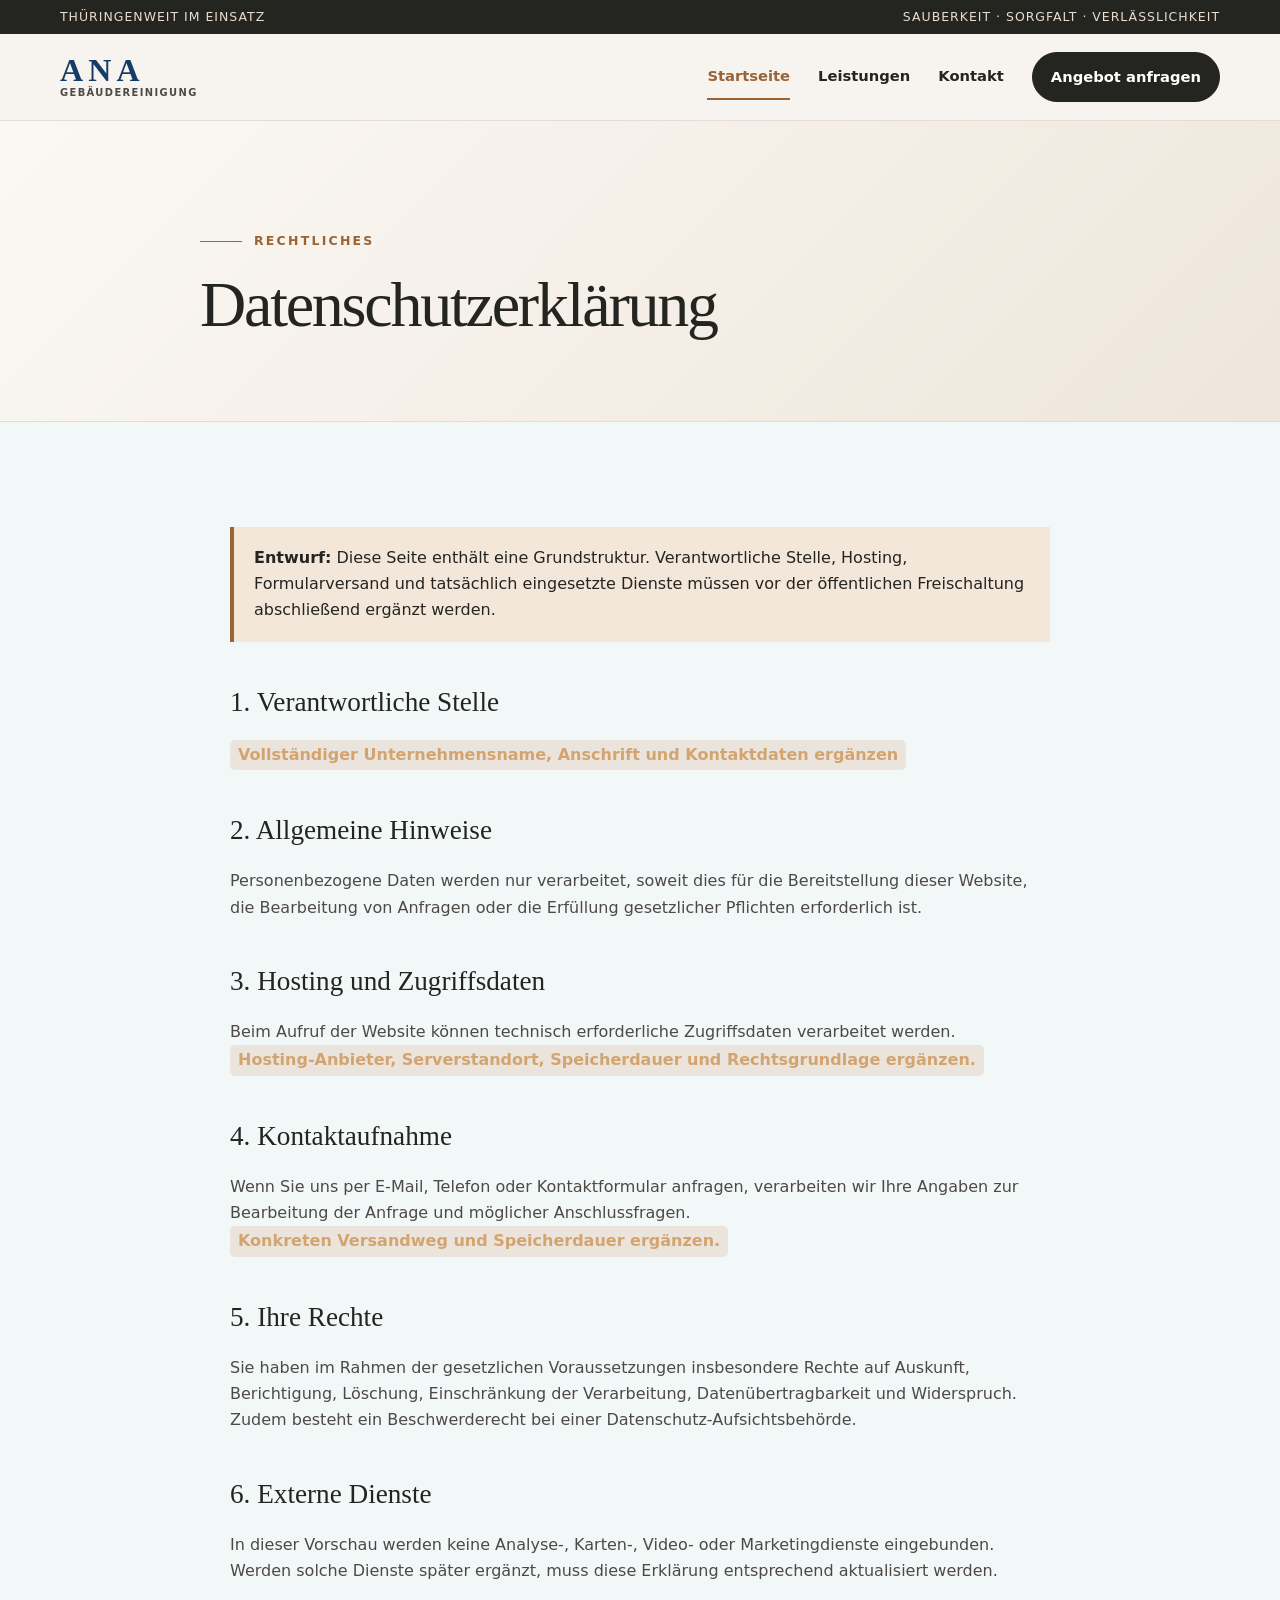
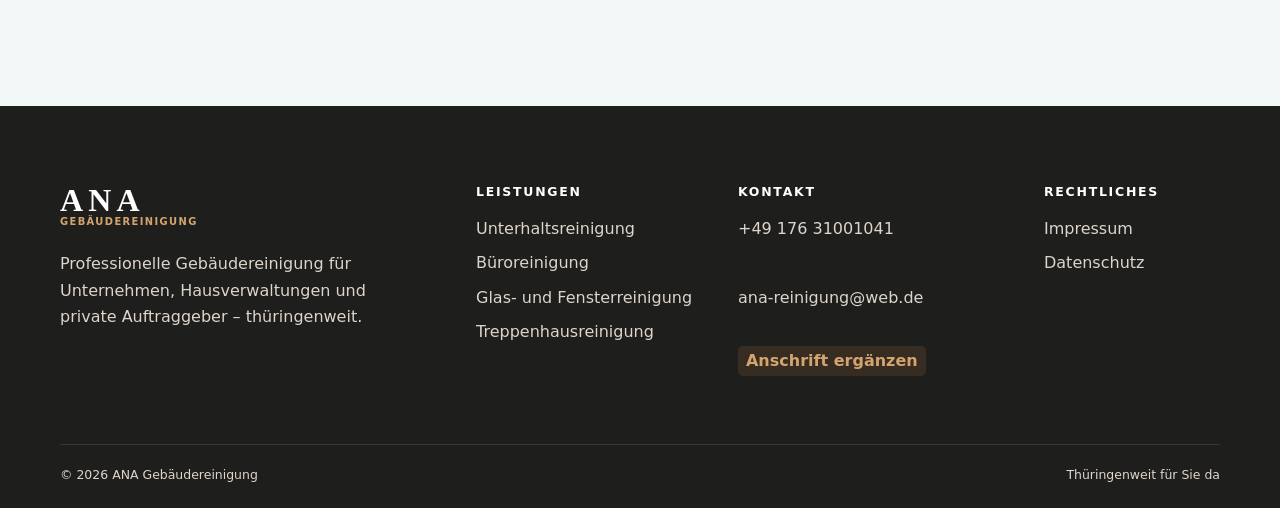
==== datenschutz.html @ 25c26764 "Initial commit: ana-reinigung – eigenständige ANA-Website" ====
<!doctype html><html lang="de"><head><meta charset="utf-8"><meta name="viewport" content="width=device-width,initial-scale=1"><title>Datenschutz | ANA Gebäudereinigung</title><link rel="icon" href="assets/favicon.svg" type="image/svg+xml"><link rel="stylesheet" href="assets/styles.css?v=7"><script src="assets/site.js" defer></script></head><body><header data-site-header></header><main id="inhalt"><section class="page-hero"><div class="shell page-intro"><p class="eyebrow">Rechtliches</p><h1>Datenschutzerklärung</h1></div></section><section class="section"><div class="shell legal"><div class="draft-note"><strong>Entwurf:</strong> Diese Seite enthält eine Grundstruktur. Verantwortliche Stelle, Hosting, Formularversand und tatsächlich eingesetzte Dienste müssen vor der öffentlichen Freischaltung abschließend ergänzt werden.</div><h2>1. Verantwortliche Stelle</h2><p><span class="placeholder">Vollständiger Unternehmensname, Anschrift und Kontaktdaten ergänzen</span></p><h2>2. Allgemeine Hinweise</h2><p>Personenbezogene Daten werden nur verarbeitet, soweit dies für die Bereitstellung dieser Website, die Bearbeitung von Anfragen oder die Erfüllung gesetzlicher Pflichten erforderlich ist.</p><h2>3. Hosting und Zugriffsdaten</h2><p>Beim Aufruf der Website können technisch erforderliche Zugriffsdaten verarbeitet werden. <span class="placeholder">Hosting-Anbieter, Serverstandort, Speicherdauer und Rechtsgrundlage ergänzen.</span></p><h2>4. Kontaktaufnahme</h2><p>Wenn Sie uns per E-Mail, Telefon oder Kontaktformular anfragen, verarbeiten wir Ihre Angaben zur Bearbeitung der Anfrage und möglicher Anschlussfragen. <span class="placeholder">Konkreten Versandweg und Speicherdauer ergänzen.</span></p><h2>5. Ihre Rechte</h2><p>Sie haben im Rahmen der gesetzlichen Voraussetzungen insbesondere Rechte auf Auskunft, Berichtigung, Löschung, Einschränkung der Verarbeitung, Datenübertragbarkeit und Widerspruch. Zudem besteht ein Beschwerderecht bei einer Datenschutz-Aufsichtsbehörde.</p><h2>6. Externe Dienste</h2><p>In dieser Vorschau werden keine Analyse-, Karten-, Video- oder Marketingdienste eingebunden. Werden solche Dienste später ergänzt, muss diese Erklärung entsprechend aktualisiert werden.</p></div></section></main><footer data-site-footer></footer></body></html>
---- assets/styles.css ----
:root {
  --ink: #242421;
  --ink-soft: #4d4a45;
  --bronze: #9a6338;
  --bronze-light: #d4a46f;
  --blue: #1358a0;
  --paper: #f2f7f8;
  --white: #fffdf9;
  --line: #d3e1e5;
  --shadow: 0 20px 60px rgba(46, 34, 25, .12);
  --radius: 22px;
}
* { box-sizing: border-box; }
html { scroll-behavior: smooth; }
body { margin: 0; color: var(--ink); background: var(--paper); font-family: Inter, ui-sans-serif, system-ui, -apple-system, BlinkMacSystemFont, "Segoe UI", sans-serif; font-size: 16px; line-height: 1.65; }
img { max-width: 100%; display: block; }
a { color: inherit; text-decoration: none; }
button, input, textarea, select { font: inherit; }
.shell { width: min(1160px, calc(100% - 40px)); margin-inline: auto; }
.skip-link { position: fixed; left: 16px; top: -60px; z-index: 100; padding: 10px 16px; background: var(--ink); color: white; border-radius: 8px; }
.skip-link:focus { top: 16px; }
.sr-only { position: absolute; width: 1px; height: 1px; padding: 0; margin: -1px; overflow: hidden; clip: rect(0,0,0,0); white-space: nowrap; border: 0; }
.topline { background: var(--ink); color: #e9ddd0; font-size: .78rem; letter-spacing: .08em; text-transform: uppercase; }
.topline-inner { min-height: 34px; display: flex; align-items: center; justify-content: space-between; gap: 20px; }
header { position: sticky; top: 0; z-index: 20; background: rgba(247,243,237,.94); backdrop-filter: blur(14px); border-bottom: 1px solid rgba(105,86,68,.14); }
.nav-wrap { min-height: 86px; display: flex; align-items: center; justify-content: space-between; gap: 28px; }
.brand { display: inline-flex; align-items: center; gap: 12px; line-height: 1; }
.brand-logo { display: block; width: 178px; height: 68px; object-fit: contain; object-position: center; mix-blend-mode: multiply; }
.brand { flex-direction: column; align-items: flex-start; gap: 3px; }
.brand-word { color: #143c67; font: 800 2rem/.9 Georgia, serif; letter-spacing: .16em; }
.brand-sub { color: var(--ink-soft); font-size: .62rem; font-weight: 800; letter-spacing: .14em; text-transform: uppercase; }
.brand-mark { width: 46px; height: 52px; display: grid; place-items: center; color: #fffaf2; background: linear-gradient(145deg, #d39b68, #8e522c); clip-path: polygon(50% 0, 92% 17%, 88% 69%, 50% 100%, 12% 69%, 8% 17%); font-family: Georgia, serif; font-size: 1.7rem; font-weight: 700; }
.brand strong { display: block; font: 700 1.55rem/1 Georgia, serif; letter-spacing: .16em; }
.brand small { display: block; margin-top: 6px; color: var(--ink-soft); font-size: .72rem; letter-spacing: .13em; text-transform: uppercase; }
nav { display: flex; align-items: center; gap: 28px; font-size: .92rem; font-weight: 600; }
nav a { padding: 10px 0; border-bottom: 2px solid transparent; }
nav a:hover, nav a[aria-current="page"] { color: var(--bronze); border-color: var(--bronze); }
nav .nav-cta { padding: 12px 18px; color: white; background: var(--ink); border: 1px solid var(--ink); border-radius: 999px; }
nav .nav-cta:hover { color: white; background: var(--bronze); border-color: var(--bronze); }
.menu-button { display: none; width: 44px; height: 44px; border: 1px solid var(--line); border-radius: 50%; background: transparent; padding: 11px; }
.menu-button span:not(.sr-only) { display: block; height: 2px; background: var(--ink); margin: 4px 0; }
.hero { min-height: 720px; display: grid; align-items: center; overflow: hidden; background: linear-gradient(90deg, rgba(242,247,248,.98) 0%, rgba(242,247,248,.94) 48%, rgba(242,247,248,.2) 73%), url("ana-cleaning-hero.png") center/cover no-repeat; }
.parent-hero { min-height: 690px; display: grid; align-items: center; overflow: hidden; background: radial-gradient(circle at 78% 45%, rgba(212,164,111,.28), transparent 28%), linear-gradient(135deg,#f7fafb 0%,#e8f0f3 55%,#dfd3c7 100%); }
.parent-hero-grid { display: grid; grid-template-columns: 1.05fr .95fr; align-items: center; gap: 70px; padding: 86px 0; }
.parent-monogram, .brand-panel { min-height: 360px; display: grid; place-content: center; padding: 45px; text-align: center; border: 1px solid rgba(154,99,56,.25); border-radius: 42px; background: linear-gradient(145deg,rgba(23,52,79,.90),rgba(16,31,44,.94)), url("ana-sign-bg.jpg") center/cover no-repeat; box-shadow: var(--shadow); color: white; }
.parent-monogram span, .brand-panel span { font: 800 clamp(4.5rem,10vw,8.5rem)/.9 Georgia,serif; letter-spacing: .1em; text-shadow: 0 8px 24px rgba(0,0,0,.28); }
.parent-monogram small, .brand-panel small { margin-top: 20px; color: var(--bronze-light); font-weight: 800; letter-spacing: .22em; text-transform: uppercase; }
.hero-grid { display: grid; grid-template-columns: 1.08fr .92fr; align-items: center; gap: 40px; padding: 82px 0; }
.eyebrow { display: flex; align-items: center; gap: 12px; margin: 0 0 18px; color: var(--bronze); font-size: .78rem; font-weight: 800; letter-spacing: .18em; text-transform: uppercase; }
.eyebrow::before { content: ""; width: 42px; height: 1px; background: currentColor; }
h1, h2, h3 { margin-top: 0; font-family: Georgia, "Times New Roman", serif; line-height: 1.08; }
h1 { max-width: 820px; margin-bottom: 24px; font-size: clamp(3rem, 7vw, 6.2rem); font-weight: 500; letter-spacing: -.045em; }
h1 em { color: var(--bronze); font-weight: 500; }
.hero-copy > p:not(.eyebrow) { max-width: 630px; margin: 0 0 34px; color: var(--ink-soft); font-size: 1.15rem; }
.actions { display: flex; flex-wrap: wrap; gap: 14px; }
.button { display: inline-flex; justify-content: center; align-items: center; min-height: 52px; padding: 0 24px; border: 1px solid var(--ink); border-radius: 999px; background: var(--ink); color: white; font-weight: 750; transition: .2s ease; }
.button:hover { transform: translateY(-2px); background: var(--bronze); border-color: var(--bronze); }
.button.secondary { color: var(--ink); background: transparent; }
.button.secondary:hover { color: white; }
.hero-visual { position: relative; min-height: 530px; }
.hero-badge { position: absolute; right: 0; bottom: 42px; width: 142px; height: 142px; display: grid; place-items: center; padding: 20px; text-align: center; border-radius: 50%; background: var(--ink); color: #fff; box-shadow: var(--shadow); font-size: .72rem; font-weight: 700; letter-spacing: .12em; text-transform: uppercase; }
.trustbar { background: var(--ink); color: white; }
.trust-grid { display: grid; grid-template-columns: repeat(4, 1fr); }
.trust-item { padding: 26px 22px; border-right: 1px solid rgba(255,255,255,.13); }
.trust-item:last-child { border-right: 0; }
.trust-item strong { display: block; color: var(--bronze-light); font: 500 1.55rem Georgia, serif; }
.trust-item span { color: #d8d1c9; font-size: .86rem; }
.section { padding: 105px 0; }
.section.alt { background: var(--white); }
.section-head { display: flex; justify-content: space-between; align-items: end; gap: 32px; margin-bottom: 48px; }
#bereiche .section-head { display: block; }
#bereiche .section-head h2 { white-space: nowrap; }
#bereiche .section-head > p { margin-top: 16px; }
.section-head h2, .page-intro h1 { margin-bottom: 0; font-size: clamp(2.4rem, 5vw, 4.6rem); font-weight: 500; letter-spacing: -.035em; }
.section-head > p { max-width: 500px; margin: 0; color: var(--ink-soft); }
.service-grid { display: grid; grid-template-columns: repeat(2, 1fr); gap: 18px; }
.division-grid { display: grid; grid-template-columns: 1fr 1fr; gap: 24px; }
.division-card { overflow: hidden; border: 1px solid var(--line); border-radius: 28px; background: white; box-shadow: 0 16px 45px rgba(29,39,46,.08); }
.division-logo { height: 330px; overflow: hidden; display: flex; align-items: center; justify-content: center; padding: 22px; background: #eef5f7; }
.division-card.security .division-logo { background: #ded6cc; }
.division-card.cleaning .eyebrow, .division-card.cleaning .text-link { color: var(--blue); }
.division-logo img { max-width: 100%; max-height: 100%; width: auto; height: auto; object-fit: contain; mix-blend-mode: multiply; }
.division-copy { padding: 34px; }
.division-copy h3 { margin-bottom: 12px; font-size: 2rem; font-weight: 500; }
.division-copy p:not(.eyebrow) { color: var(--ink-soft); }
.text-link { display: inline-flex; gap: 12px; margin-top: 12px; color: var(--bronze); font-weight: 800; }
.text-link:hover span { transform: translateX(4px); }
.text-link span { transition: .2s ease; }
.service-card { min-height: 280px; padding: 34px; border: 1px solid var(--line); border-radius: var(--radius); background: rgba(255,255,255,.56); transition: .25s ease; }
.service-card:hover { transform: translateY(-5px); border-color: var(--bronze-light); box-shadow: var(--shadow); }
.number { margin-bottom: 42px; color: var(--bronze); font-size: .77rem; font-weight: 800; letter-spacing: .14em; }
.service-card h3 { margin-bottom: 14px; font-size: 1.75rem; font-weight: 500; }
.service-card p { margin: 0; color: var(--ink-soft); }
.split { display: grid; grid-template-columns: .9fr 1.1fr; gap: 72px; align-items: center; }
.portrait-panel { position: relative; min-height: 500px; display: grid; place-items: center; overflow: hidden; border-radius: 34px; background: #dcebef; }
.portrait-panel img { width: 100%; height: 100%; object-fit: cover; }
.portrait-panel::after { content: "ANA"; position: absolute; right: -24px; bottom: -28px; color: rgba(255,255,255,.06); font: 700 9rem Georgia,serif; letter-spacing: .05em; }
.copy h2 { font-size: clamp(2.5rem, 5vw, 4.5rem); font-weight: 500; letter-spacing: -.035em; }
.copy p { color: var(--ink-soft); }
.principles { display: grid; gap: 12px; margin-top: 30px; }
.principle { padding-top: 18px; border-top: 1px solid var(--line); }
.principle strong { color: var(--bronze); }
.cta-band { padding: 72px 0; background: var(--bronze); color: white; }
.cta-band .shell { display: flex; align-items: center; justify-content: space-between; gap: 32px; }
.cta-band h2 { max-width: 720px; margin: 0; font-size: clamp(2rem, 5vw, 4rem); font-weight: 500; }
.cta-band .button { border-color: white; background: white; color: var(--ink); flex: 0 0 auto; }
.page-hero { padding: 110px 0 82px; background: linear-gradient(135deg,#fbf8f3,#eee6dc); border-bottom: 1px solid var(--line); }
.cleaning-hero, .security-hero { padding: 85px 0; border-bottom: 1px solid var(--line); }
.cleaning-hero { background: linear-gradient(135deg,#f5fafb,#dcebef); }
.security-hero { background: linear-gradient(135deg,#ece5dd,#cbb8a6); }
.business-hero-grid, .security-hero-grid { display: grid; grid-template-columns: 1.15fr .85fr; align-items: center; gap: 65px; }
.business-logo-panel, .security-logo-panel { min-height: 380px; display: grid; place-items: center; padding: 22px; border-radius: 30px; background: white; box-shadow: var(--shadow); }
.business-logo-panel img, .security-logo-panel img { width: 100%; max-height: 380px; object-fit: contain; mix-blend-mode: multiply; }
.security-page .eyebrow, .security-page .number { color: #8b552e; }
body[data-page="leistungen"] .eyebrow, body[data-page="leistungen"] .number { color: var(--blue); }
.security-page .button:hover, .security-cta { background: #8b552e; border-color: #8b552e; }
.cleaning-cta { background: var(--blue); }
.security-strip { background: #e9e0d7; }
.conversion-panel { display: flex; align-items: center; justify-content: space-between; gap: 40px; padding: 46px; border: 1px solid var(--line); border-radius: 28px; background: white; box-shadow: var(--shadow); }
.conversion-panel > div { max-width: 760px; }
.conversion-panel h2 { margin-bottom: 12px; font-size: clamp(2rem,4vw,3.35rem); font-weight: 500; }
.conversion-panel p:last-child { margin-bottom: 0; color: var(--ink-soft); }
.conversion-panel .button { flex: 0 0 auto; }
.regional-section { background: #e7eff2; }
.regional-grid { display: grid; grid-template-columns: 1.1fr .9fr; gap: 70px; align-items: end; }
.regional-grid h2 { margin-bottom: 0; font-size: clamp(2.35rem,5vw,4.4rem); font-weight: 500; }
.regional-grid p { color: var(--ink-soft); font-size: 1.08rem; }
.page-intro { max-width: 880px; }
.page-intro p:last-child { max-width: 720px; color: var(--ink-soft); font-size: 1.15rem; }
.detail-list { display: grid; gap: 18px; }
.detail { padding: 34px 0; border-bottom: 1px solid var(--line); }
.detail:first-child { border-top: 1px solid var(--line); }
.detail h2 { margin-bottom: 10px; font-size: 2rem; font-weight: 500; }
.detail p { margin: 0; color: var(--ink-soft); }
.values-grid { display: grid; grid-template-columns: repeat(3, 1fr); gap: 18px; }
.value { padding: 30px; border-radius: var(--radius); background: var(--white); border: 1px solid var(--line); box-shadow: 0 12px 32px rgba(29,39,46,.06); }
.value h3 { margin: 0 0 10px; font-size: 1.45rem; font-weight: 500; color: var(--ink); }
.value p { margin: 0; color: var(--ink-soft); }
.contact-layout { display: grid; grid-template-columns: .78fr 1.22fr; gap: 54px; align-items: start; }
.contact-card { padding: 32px; border-radius: var(--radius); background: var(--ink); color: white; }
.contact-card h2 { font-size: 2rem; font-weight: 500; }
.contact-card p { color: #d8d1c9; }
.placeholder { display: inline-block; padding: 2px 8px; border-radius: 5px; background: rgba(184,120,66,.15); color: var(--bronze-light); font-weight: 700; }
form { padding: 36px; border: 1px solid var(--line); border-radius: var(--radius); background: var(--white); }
.field-row { display: grid; grid-template-columns: 1fr 1fr; gap: 16px; }
label { display: grid; gap: 7px; margin-bottom: 17px; font-weight: 700; font-size: .9rem; }
input, textarea, select { width: 100%; border: 1px solid #cfc4b8; border-radius: 10px; background: #fff; color: var(--ink); padding: 13px 14px; }
input:focus, textarea:focus, select:focus { outline: 3px solid rgba(169,103,54,.18); border-color: var(--bronze); }
textarea { min-height: 150px; resize: vertical; }
.form-note { min-height: 26px; margin: 14px 0 0; color: var(--bronze); font-weight: 700; }
.legal { max-width: 820px; }
.legal h2 { margin-top: 46px; font-size: 1.7rem; font-weight: 500; }
.legal h3 { margin-top: 30px; font-size: 1.15rem; }
.legal p, .legal li { color: var(--ink-soft); }
.draft-note { padding: 18px 20px; margin-bottom: 36px; border-left: 4px solid var(--bronze); background: #f3e7da; }
footer { padding: 72px 0 22px; background: #1e1e1c; color: #ddd5cb; }
.footer-grid { display: grid; grid-template-columns: 1.7fr 1fr 1.2fr .8fr; gap: 42px; }
.footer-grid > div:first-child p { max-width: 340px; }
.footer-grid h2 { margin: 8px 0 18px; color: white; font: 700 .78rem/1 system-ui,sans-serif; letter-spacing: .14em; text-transform: uppercase; }
.footer-grid a:not(.brand) { display: block; margin: 8px 0; }
.footer-grid a:hover { color: var(--bronze-light); }
.footer-brand { padding: 8px 0; border-radius: 12px; }
.footer-brand .brand-word { color: white; }
.footer-brand .brand-sub { color: var(--bronze-light); }
.footer-brand .brand-logo { width: 205px; height: 78px; mix-blend-mode: normal; }
.footer-bottom { display: flex; justify-content: space-between; gap: 20px; margin-top: 52px; padding-top: 20px; border-top: 1px solid rgba(255,255,255,.12); font-size: .78rem; }
.reveal { opacity: 0; transform: translateY(20px); transition: opacity .55s ease, transform .55s ease; }
.reveal.visible { opacity: 1; transform: none; }
@media (max-width: 900px) {
  .menu-button { display: block; }
  nav { position: absolute; top: 120px; left: 20px; right: 20px; display: none; align-items: stretch; padding: 20px; border: 1px solid var(--line); border-radius: 16px; background: var(--white); box-shadow: var(--shadow); }
  nav.is-open { display: grid; }
  nav a { padding: 12px; }
  .hero-grid, .parent-hero-grid, .business-hero-grid, .security-hero-grid, .split, .contact-layout { grid-template-columns: 1fr; }
  .division-grid { grid-template-columns: 1fr; }
  .conversion-panel { align-items: flex-start; flex-direction: column; }
  .regional-grid { grid-template-columns: 1fr; gap: 24px; }
  .hero { background-position: 65% center; }
  .hero-copy { padding: 28px; border-radius: 24px; background: rgba(242,247,248,.9); backdrop-filter: blur(8px); }
  .hero { min-height: auto; }
  .hero-grid { padding: 70px 0; }
  .hero-visual { min-height: 410px; }
  .trust-grid { grid-template-columns: 1fr 1fr; }
  .trust-item:nth-child(2) { border-right: 0; }
  .trust-item:nth-child(-n+2) { border-bottom: 1px solid rgba(255,255,255,.13); }
  .values-grid { grid-template-columns: 1fr; }
  .footer-grid { grid-template-columns: 1fr 1fr; }
}
@media (max-width: 620px) {
  .shell { width: min(100% - 28px, 1160px); }
  .topline-inner span:last-child { display: none; }
  .nav-wrap { min-height: 76px; }
  .brand-logo { width: 142px; height: 58px; }
  .brand-word { font-size: 1.65rem; }
  .brand-sub { font-size: .52rem; }
  nav { top: 110px; }
  h1 { font-size: 3.15rem; }
  .hero-grid { padding: 52px 0; }
  .hero-visual { min-height: 340px; }
  .hero-badge { width: 110px; height: 110px; bottom: 5px; font-size: .62rem; }
  .trust-grid, .service-grid, .footer-grid, .field-row { grid-template-columns: 1fr; }
  .division-logo { height: 260px; }
  .trust-item { border-right: 0; border-bottom: 1px solid rgba(255,255,255,.13); }
  .section { padding: 78px 0; }
  .section-head { display: block; }
  .section-head > p { margin-top: 20px; }
  .service-card { min-height: 0; }
  .cta-band .shell { display: block; }
  .cta-band .button { margin-top: 26px; }
  .footer-bottom { display: block; }
}
@media (prefers-reduced-motion: reduce) { *, *::before, *::after { scroll-behavior: auto !important; transition: none !important; } .reveal { opacity: 1; transform: none; } }
/* Startseite: Textkasten im Hero (ANA Dienstleistungen Group) */
.parent-monogram{display:flex;flex-direction:column;justify-content:center;text-align:left;gap:14px;}
.parent-monogram .pm-mark{margin:0;font:800 2.1rem/1 Georgia,serif;letter-spacing:.16em;color:#fff;}
.parent-monogram .pm-lead{margin:0;font-size:1.08rem;line-height:1.6;color:#fff;font-weight:600;}
.parent-monogram .pm-text{margin:0;font-size:1rem;line-height:1.7;color:rgba(255,255,255,.82);}

/* Hintergrundbild im Kopfbereich: helles Foto, passend zum warmen ANA-Farbschema */
.parent-hero{
  background:
    radial-gradient(circle at 78% 45%, rgba(212,164,111,.22), transparent 28%),
    linear-gradient(115deg, rgba(247,250,251,.93) 0%, rgba(232,240,243,.88) 55%, rgba(223,211,199,.82) 100%),
    url("ana-hero-building.jpg") center/cover no-repeat;
}

/* Kopfbereich mit hellem Foto: normale dunkle Schrift, kein Textkasten noetig */

/* Startseiten-Hero mit Hintergrundfoto (ANA Gebaeudereinigung) */
.home-hero{position:relative;color:#fff;background:linear-gradient(115deg,rgba(9,17,33,.84) 0%,rgba(16,52,79,.6) 60%,rgba(20,52,60,.7) 100%),url("ana-cleaning-hero.png") center 30%/cover no-repeat;}
.home-hero-inner{padding:120px 0;max-width:720px;}
@media(max-width:700px){.home-hero-inner{padding:84px 0;}}
.home-hero h1{color:#fff;font-size:clamp(2.2rem,5vw,3.6rem);}
.home-hero h1 em{color:var(--bronze-light);}
.home-hero .eyebrow{color:var(--bronze-light);}
.home-lead{margin:22px 0 32px;font-size:1.18rem;line-height:1.6;color:rgba(255,255,255,.88);max-width:600px;}
.home-hero .button.secondary{color:#fff;border-color:rgba(255,255,255,.5);}
.home-hero .button.secondary:hover{background:rgba(255,255,255,.14);}
.value-cta .text-link{margin-top:12px;display:inline-flex;}
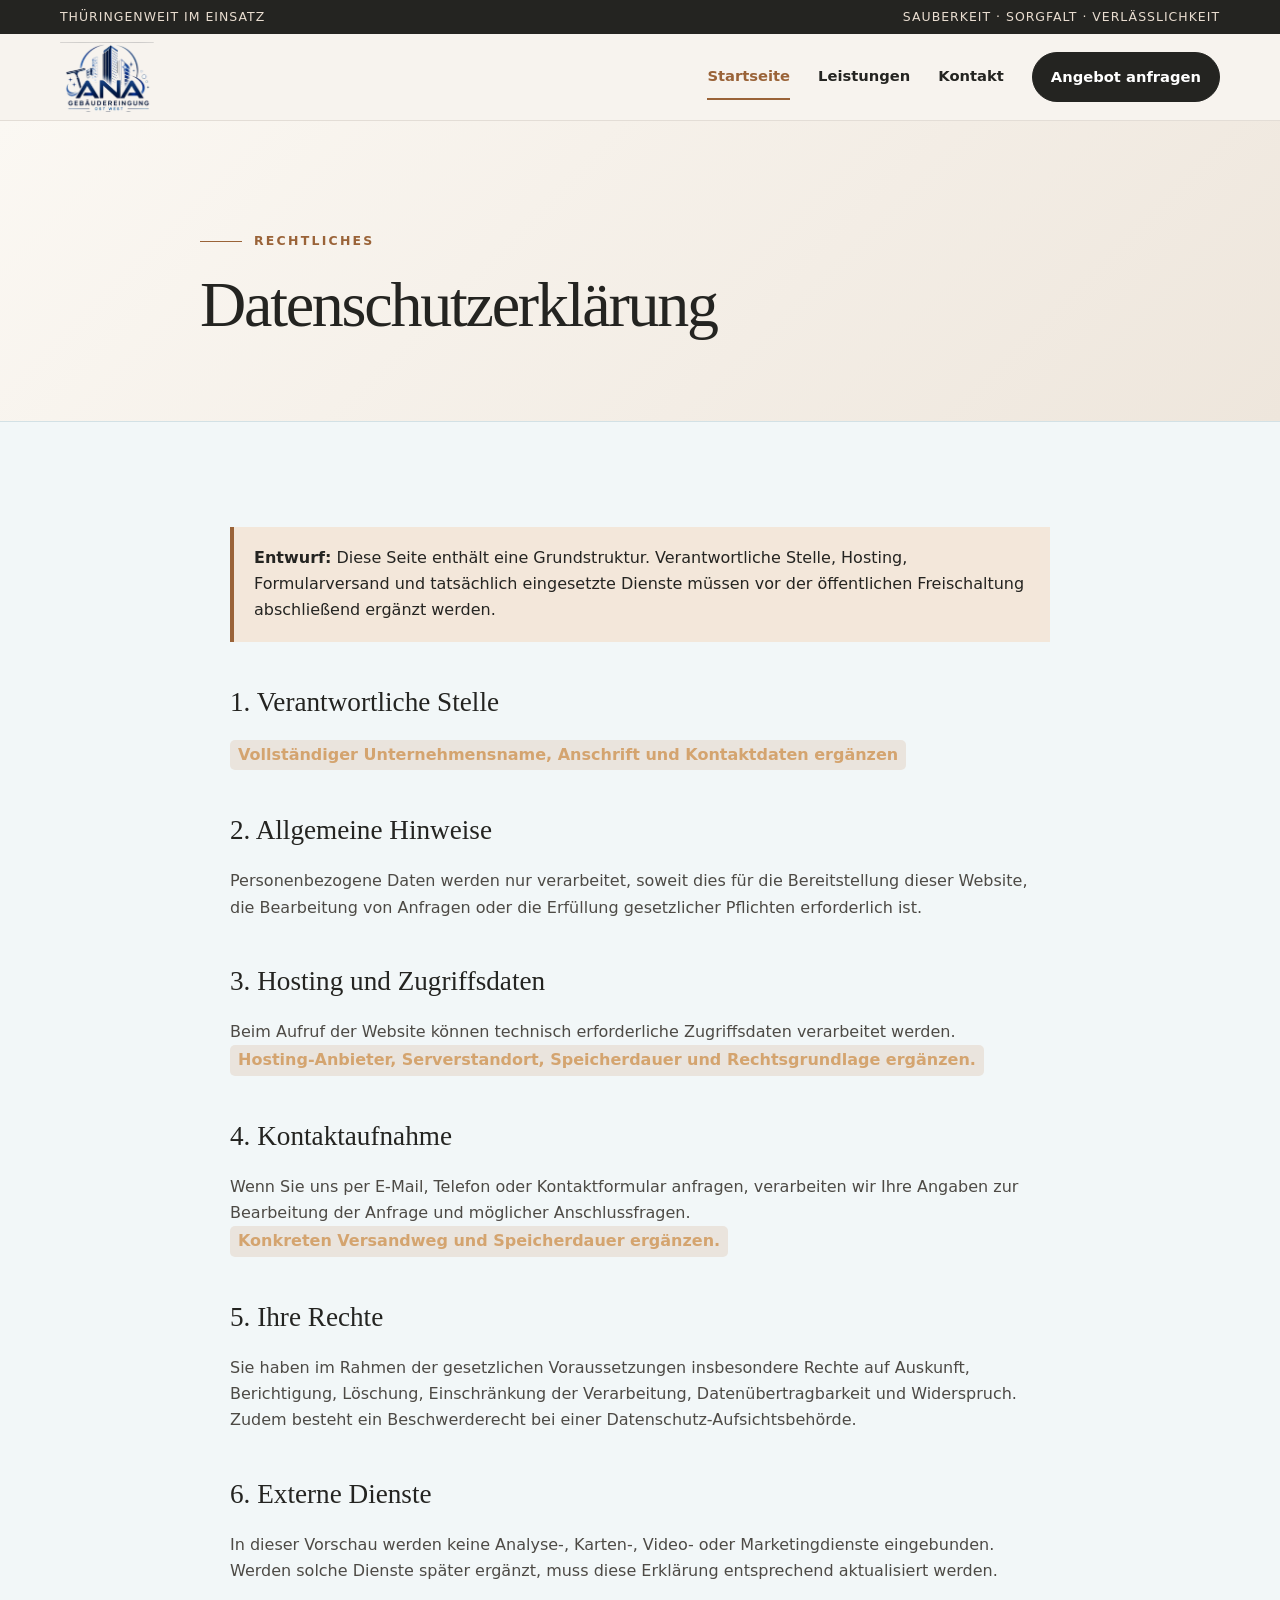
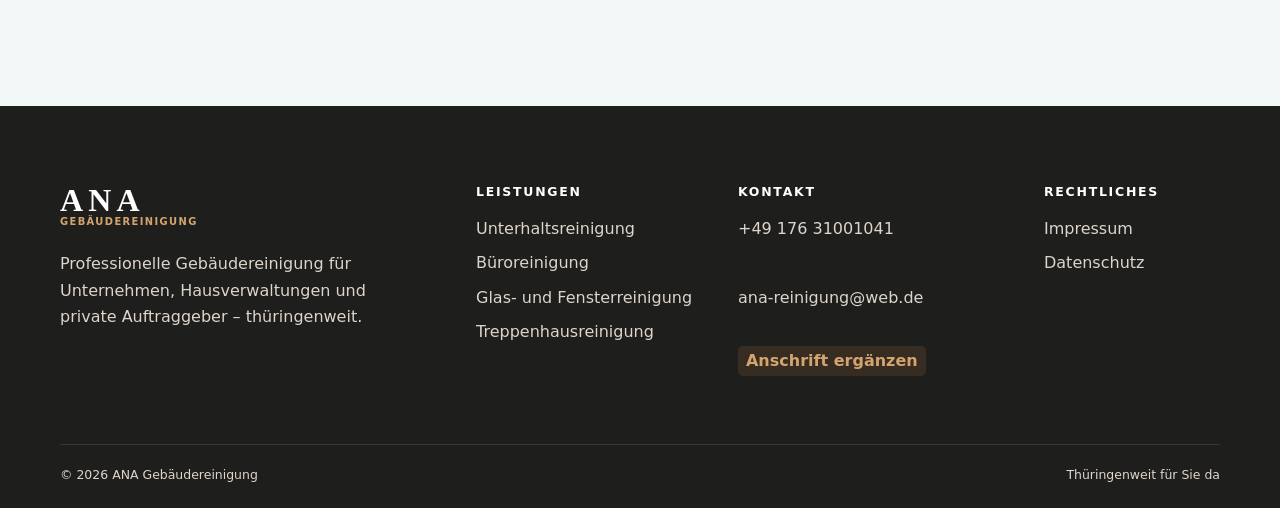
==== commit af0b43cc: "Vorschau: noindex (nicht von Suchmaschinen listen lassen)" ====
--- a/datenschutz.html
+++ b/datenschutz.html
@@ -1 +1 @@
-<!doctype html><html lang="de"><head><meta charset="utf-8"><meta name="viewport" content="width=device-width,initial-scale=1"><title>Datenschutz | ANA Gebäudereinigung</title><link rel="icon" href="assets/favicon.svg" type="image/svg+xml"><link rel="stylesheet" href="assets/styles.css?v=7"><script src="assets/site.js" defer></script></head><body><header data-site-header></header><main id="inhalt"><section class="page-hero"><div class="shell page-intro"><p class="eyebrow">Rechtliches</p><h1>Datenschutzerklärung</h1></div></section><section class="section"><div class="shell legal"><div class="draft-note"><strong>Entwurf:</strong> Diese Seite enthält eine Grundstruktur. Verantwortliche Stelle, Hosting, Formularversand und tatsächlich eingesetzte Dienste müssen vor der öffentlichen Freischaltung abschließend ergänzt werden.</div><h2>1. Verantwortliche Stelle</h2><p><span class="placeholder">Vollständiger Unternehmensname, Anschrift und Kontaktdaten ergänzen</span></p><h2>2. Allgemeine Hinweise</h2><p>Personenbezogene Daten werden nur verarbeitet, soweit dies für die Bereitstellung dieser Website, die Bearbeitung von Anfragen oder die Erfüllung gesetzlicher Pflichten erforderlich ist.</p><h2>3. Hosting und Zugriffsdaten</h2><p>Beim Aufruf der Website können technisch erforderliche Zugriffsdaten verarbeitet werden. <span class="placeholder">Hosting-Anbieter, Serverstandort, Speicherdauer und Rechtsgrundlage ergänzen.</span></p><h2>4. Kontaktaufnahme</h2><p>Wenn Sie uns per E-Mail, Telefon oder Kontaktformular anfragen, verarbeiten wir Ihre Angaben zur Bearbeitung der Anfrage und möglicher Anschlussfragen. <span class="placeholder">Konkreten Versandweg und Speicherdauer ergänzen.</span></p><h2>5. Ihre Rechte</h2><p>Sie haben im Rahmen der gesetzlichen Voraussetzungen insbesondere Rechte auf Auskunft, Berichtigung, Löschung, Einschränkung der Verarbeitung, Datenübertragbarkeit und Widerspruch. Zudem besteht ein Beschwerderecht bei einer Datenschutz-Aufsichtsbehörde.</p><h2>6. Externe Dienste</h2><p>In dieser Vorschau werden keine Analyse-, Karten-, Video- oder Marketingdienste eingebunden. Werden solche Dienste später ergänzt, muss diese Erklärung entsprechend aktualisiert werden.</p></div></section></main><footer data-site-footer></footer></body></html>
+<!doctype html><html lang="de"><head><meta charset="utf-8"><meta name="robots" content="noindex"><meta name="viewport" content="width=device-width,initial-scale=1"><title>Datenschutz | ANA Gebäudereinigung</title><link rel="icon" href="assets/favicon.svg" type="image/svg+xml"><link rel="stylesheet" href="assets/styles.css?v=7"><script src="assets/site.js" defer></script></head><body><header data-site-header></header><main id="inhalt"><section class="page-hero"><div class="shell page-intro"><p class="eyebrow">Rechtliches</p><h1>Datenschutzerklärung</h1></div></section><section class="section"><div class="shell legal"><div class="draft-note"><strong>Entwurf:</strong> Diese Seite enthält eine Grundstruktur. Verantwortliche Stelle, Hosting, Formularversand und tatsächlich eingesetzte Dienste müssen vor der öffentlichen Freischaltung abschließend ergänzt werden.</div><h2>1. Verantwortliche Stelle</h2><p><span class="placeholder">Vollständiger Unternehmensname, Anschrift und Kontaktdaten ergänzen</span></p><h2>2. Allgemeine Hinweise</h2><p>Personenbezogene Daten werden nur verarbeitet, soweit dies für die Bereitstellung dieser Website, die Bearbeitung von Anfragen oder die Erfüllung gesetzlicher Pflichten erforderlich ist.</p><h2>3. Hosting und Zugriffsdaten</h2><p>Beim Aufruf der Website können technisch erforderliche Zugriffsdaten verarbeitet werden. <span class="placeholder">Hosting-Anbieter, Serverstandort, Speicherdauer und Rechtsgrundlage ergänzen.</span></p><h2>4. Kontaktaufnahme</h2><p>Wenn Sie uns per E-Mail, Telefon oder Kontaktformular anfragen, verarbeiten wir Ihre Angaben zur Bearbeitung der Anfrage und möglicher Anschlussfragen. <span class="placeholder">Konkreten Versandweg und Speicherdauer ergänzen.</span></p><h2>5. Ihre Rechte</h2><p>Sie haben im Rahmen der gesetzlichen Voraussetzungen insbesondere Rechte auf Auskunft, Berichtigung, Löschung, Einschränkung der Verarbeitung, Datenübertragbarkeit und Widerspruch. Zudem besteht ein Beschwerderecht bei einer Datenschutz-Aufsichtsbehörde.</p><h2>6. Externe Dienste</h2><p>In dieser Vorschau werden keine Analyse-, Karten-, Video- oder Marketingdienste eingebunden. Werden solche Dienste später ergänzt, muss diese Erklärung entsprechend aktualisiert werden.</p></div></section></main><footer data-site-footer></footer></body></html>
--- a/assets/styles.css
+++ b/assets/styles.css
@@ -237,3 +237,7 @@
 .home-hero .button.secondary{color:#fff;border-color:rgba(255,255,255,.5);}
 .home-hero .button.secondary:hover{background:rgba(255,255,255,.14);}
 .value-cta .text-link{margin-top:12px;display:inline-flex;}
+
+/* Bild-Logo in der Kopfzeile */
+.nav-wrap .brand-logo{width:auto;height:70px;mix-blend-mode:normal;}
+@media(max-width:700px){.nav-wrap .brand-logo{height:54px;}}
